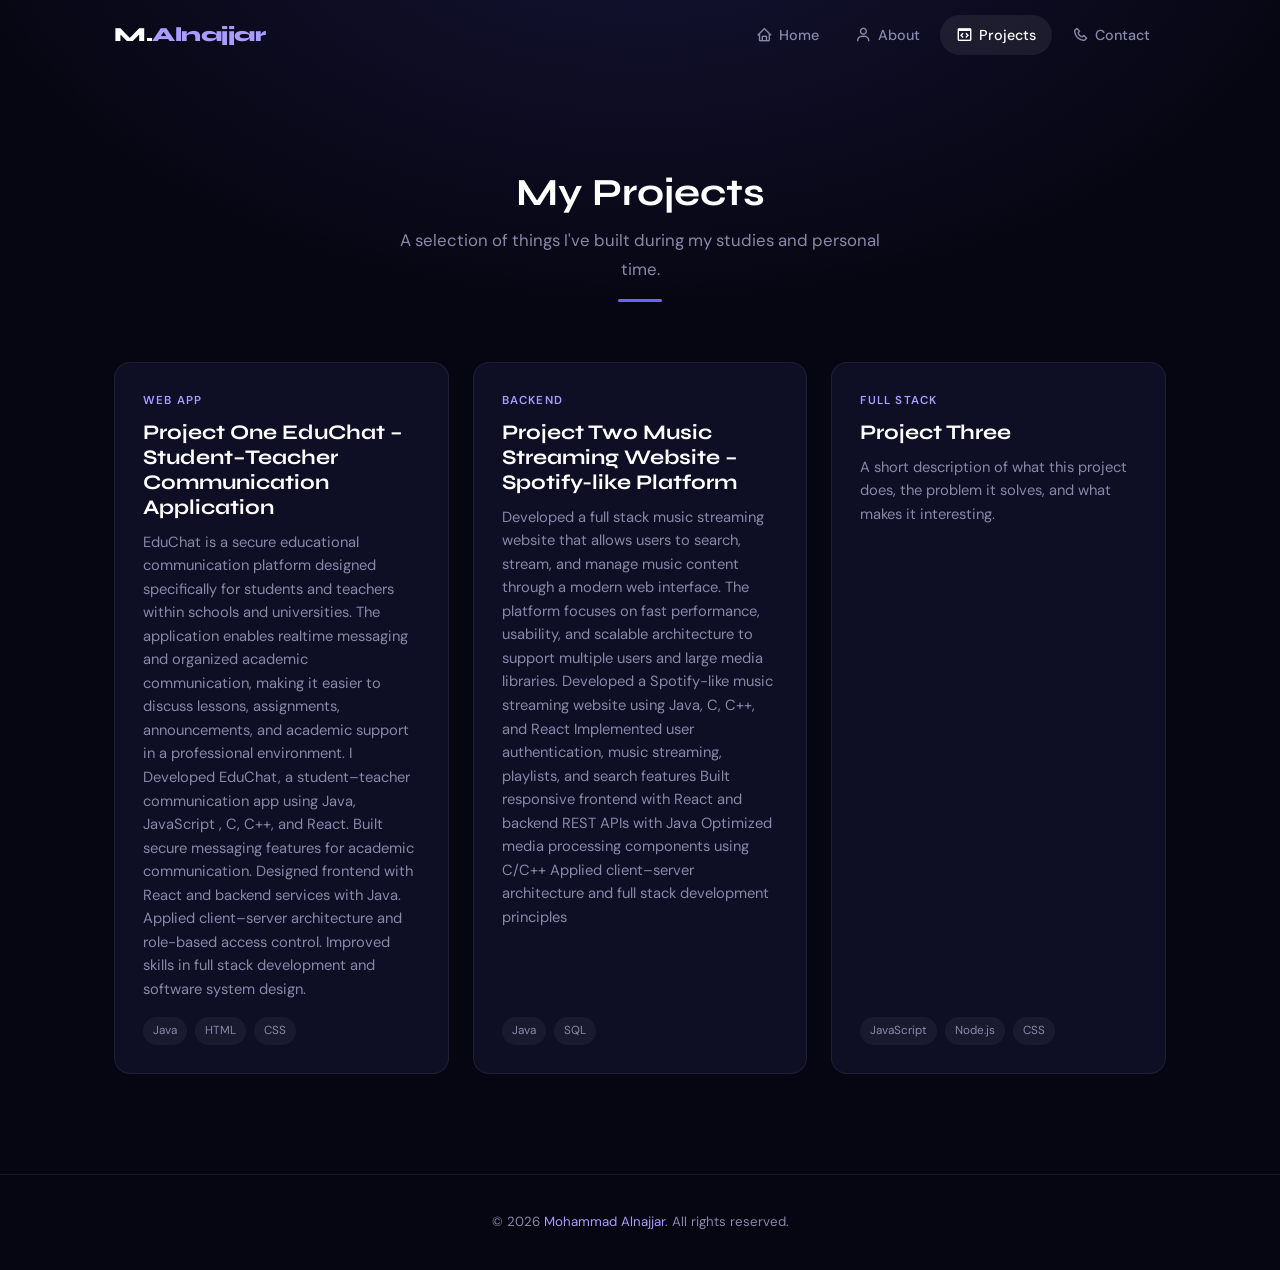
==== projects.html @ 1fbdfe09 "1st version of the code welcome" ====
<!DOCTYPE html>
<html lang="en">
<head>
  <meta charset="UTF-8">
  <meta name="viewport" content="width=device-width, initial-scale=1.0">
  <title>Projects — Mohammad Alnajjar</title>
  <link rel="stylesheet" href="style.css">
  <link href="https://unpkg.com/boxicons@2.1.4/css/boxicons.min.css" rel="stylesheet">
</head>
<body>

  <!-- ===== NAVBAR ===== -->
  <nav class="navbar">
    <div class="nav-inner">
      <a href="index.html" class="nav-logo">M.<span>Alnajjar</span></a>

      <ul class="nav-links">
        <li><a href="index.html"><i class="bx bx-home"></i> Home</a></li>
        <li><a href="about.html"><i class="bx bx-user"></i> About</a></li>
        <li><a href="projects.html"><i class="bx bx-code-block"></i> Projects</a></li>
        <li><a href="contact.html"><i class="bx bx-phone"></i> Contact</a></li>
      </ul>

      <button class="hamburger" aria-label="Open menu">
        <span></span><span></span><span></span>
      </button>
    </div>
  </nav>

  <div class="mobile-menu">
    <a href="index.html"><i class="bx bx-home"></i> Home</a>
    <a href="about.html"><i class="bx bx-user"></i> About</a>
    <a href="projects.html"><i class="bx bx-code-block"></i> Projects</a>
    <a href="contact.html"><i class="bx bx-phone"></i> Contact</a>
  </div>

  <!-- ===== PROJECTS SECTION ===== -->
  <section class="section">
    <div class="container">

      <div class="section-title reveal">
        <h2>My Projects</h2>
        <p>A selection of things I've built during my studies and personal time.</p>
      </div>

      <div class="projects-grid">

        <!--
          ============================================================
          HOW TO ADD A PROJECT:
          Copy one of the .card.project-card blocks below,
          then update proj-type, h3, p, and proj-chips to match
          your project. Add an href to the card's <a> tag if it
          has a live demo or GitHub link.
          ============================================================
        -->

        <!-- Project 1 -->
        <div class="card project-card reveal reveal-d1">
          <span class="proj-type">Web App</span>
          <h3>Project One 
            EduChat – Student–Teacher Communication Application
          </h3>
          <p>
           EduChat is a secure educational communication platform designed specifically for
            students and teachers within schools and universities. The application enables realtime messaging and organized academic communication, making it easier to discuss
            lessons, assignments, announcements, and academic support in a professional
            environment.
            I Developed EduChat, a student–teacher communication app using Java,
            JavaScript , C, C++, and React.
            Built secure messaging features for academic communication.
            Designed frontend with React and backend services with Java.
            Applied client–server architecture and role-based access control.
            Improved skills in full stack development and software system design.
          </p>
          <div class="proj-chips">
            <span class="proj-chip">Java</span>
            <span class="proj-chip">HTML</span>
            <span class="proj-chip">CSS</span>
          </div>
        </div>

        <!-- Project 2 -->
        <div class="card project-card reveal reveal-d2">
          <span class="proj-type">Backend</span>
          <h3>Project Two
            Music Streaming Website – Spotify-like Platform
          </h3>
          <p>
               Developed a full stack music streaming website that allows users to search, stream, and
          manage music content through a modern web interface. The platform focuses on fast
          performance, usability, and scalable architecture to support multiple users and large
          media libraries.
          Developed a Spotify-like music streaming website using Java, C, C++, and React
          Implemented user authentication, music streaming, playlists, and search features
          Built responsive frontend with React and backend REST APIs with Java
          Optimized media processing components using C/C++
          Applied client–server architecture and full stack development principles

          </p>
          <div class="proj-chips">
            <span class="proj-chip">Java</span>
            <span class="proj-chip">SQL</span>
          </div>
        </div>

        <!-- Project 3 -->
        <div class="card project-card reveal reveal-d3">
          <span class="proj-type">Full Stack</span>
          <h3>Project Three</h3>
          <p>
            A short description of what this project does, the problem it
            solves, and what makes it interesting.
          </p>
          <div class="proj-chips">
            <span class="proj-chip">JavaScript</span>
            <span class="proj-chip">Node.js</span>
            <span class="proj-chip">CSS</span>
          </div>
        </div>

        <!-- Add more project cards here following the same pattern -->

      </div>
    </div>
  </section>

  <!-- ===== FOOTER ===== -->
  <footer class="footer">
    <div class="container">
      <p>© 2026 <span>Mohammad Alnajjar</span>. All rights reserved.</p>
    </div>
  </footer>

  <script src="script.js"></script>
</body>
</html>
---- style.css ----
/* =============================================
   PORTFOLIO — style.css
   Global styles, components, layout
   ============================================= */

/* --- Google Fonts --- */
@import url('https://fonts.googleapis.com/css2?family=Syne:wght@400;500;600;700;800&family=DM+Sans:ital,opsz,wght@0,9..40,300;0,9..40,400;0,9..40,500;1,9..40,300&display=swap');

/* --- CSS Variables (Design Tokens) --- */
:root {
  /* Colors */
  --bg:            #060612;
  --bg-card:       #0e0e24;
  --bg-card-hover: #141430;
  --border:        rgba(255, 255, 255, 0.07);
  --accent:        #6c63ff;
  --accent-light:  #a89cff;
  --accent-glow:   rgba(108, 99, 255, 0.35);
  --text:          #e8e8f0;
  --text-muted:    #8888aa;
  --white:         #ffffff;

  /* Layout */
  --nav-h:    70px;
  --radius:   16px;
  --radius-sm: 10px;

  /* Transitions */
  --tr: 0.3s ease;
}

/* --- Reset --- */
*, *::before, *::after {
  margin: 0;
  padding: 0;
  box-sizing: border-box;
}

html { scroll-behavior: smooth; }

body {
  font-family: 'DM Sans', sans-serif;
  background-color: var(--bg);
  background-image: radial-gradient(
    ellipse 80% 50% at 50% -10%,
    rgba(108, 99, 255, 0.15) 0%,
    transparent 70%
  );
  color: var(--text);
  line-height: 1.7;
  min-height: 100vh;
  padding-top: var(--nav-h);
}

/* --- Typography --- */
h1, h2, h3, h4 {
  font-family: 'Syne', sans-serif;
  font-weight: 700;
  line-height: 1.2;
  color: var(--white);
}

h1 { font-size: clamp(2rem,   5vw, 3.6rem); }
h2 { font-size: clamp(1.5rem, 3vw, 2.4rem); }
h3 { font-size: clamp(1rem,   2vw, 1.3rem); }

p  { color: var(--text-muted); }

a  { text-decoration: none; color: inherit; }

.highlight { color: var(--accent-light); }

/* --- Container --- */
.container {
  width: 100%;
  max-width: 1100px;
  margin: 0 auto;
  padding: 0 24px;
}

/* --- Section --- */
.section { padding: 100px 0; }

/* --- Section Title --- */
.section-title {
  text-align: center;
  margin-bottom: 60px;
}

.section-title p {
  margin-top: 10px;
  font-size: 1.05rem;
  max-width: 500px;
  margin-left: auto;
  margin-right: auto;
}

.section-title::after {
  content: '';
  display: block;
  width: 44px;
  height: 3px;
  background: var(--accent);
  border-radius: 2px;
  margin: 16px auto 0;
}

/* --- Card --- */
.card {
  background: var(--bg-card);
  border: 1px solid var(--border);
  border-radius: var(--radius);
  transition: transform var(--tr), box-shadow var(--tr), background var(--tr);
}

.card:hover {
  transform: translateY(-6px);
  background: var(--bg-card-hover);
  box-shadow: 0 20px 50px rgba(0, 0, 0, 0.45),
              0 0 0 1px rgba(108, 99, 255, 0.2);
}

/* --- Buttons --- */
.btn {
  display: inline-flex;
  align-items: center;
  gap: 8px;
  padding: 14px 32px;
  border-radius: 50px;
  font-family: 'Syne', sans-serif;
  font-size: 0.95rem;
  font-weight: 600;
  letter-spacing: 0.3px;
  cursor: pointer;
  border: none;
  transition: transform var(--tr), box-shadow var(--tr);
  text-decoration: none;
}

.btn-primary {
  background: var(--accent);
  color: var(--white);
  box-shadow: 0 4px 20px var(--accent-glow);
}

.btn-primary:hover {
  transform: translateY(-3px) scale(1.02);
  box-shadow: 0 10px 30px var(--accent-glow);
}

.btn-outline {
  background: transparent;
  color: var(--accent-light);
  border: 1.5px solid rgba(108, 99, 255, 0.4);
}

.btn-outline:hover {
  background: rgba(108, 99, 255, 0.08);
  transform: translateY(-3px);
}

/* --- Tag / Chip --- */
.tag {
  display: inline-block;
  padding: 5px 14px;
  background: rgba(108, 99, 255, 0.1);
  border: 1px solid rgba(108, 99, 255, 0.25);
  border-radius: 50px;
  font-size: 0.8rem;
  font-weight: 500;
  color: var(--accent-light);
}

/* --- Reveal animation --- */
.reveal {
  opacity: 0;
  transform: translateY(36px);
  transition: opacity 0.7s ease,
              transform 0.7s cubic-bezier(0.22, 1, 0.36, 1);
}

.reveal.visible {
  opacity: 1;
  transform: translateY(0);
}

.reveal-d1 { transition-delay: 0.1s; }
.reveal-d2 { transition-delay: 0.2s; }
.reveal-d3 { transition-delay: 0.3s; }
.reveal-d4 { transition-delay: 0.4s; }

/* =============================================
   NAVBAR
   ============================================= */
.navbar {
  position: fixed;
  top: 0; left: 0; right: 0;
  height: var(--nav-h);
  z-index: 1000;
  transition: background var(--tr), box-shadow var(--tr);
}

.navbar.scrolled {
  background: rgba(6, 6, 18, 0.92);
  backdrop-filter: blur(16px);
  -webkit-backdrop-filter: blur(16px);
  box-shadow: 0 1px 0 var(--border);
}

.navbar .nav-inner {
  height: 100%;
  display: flex;
  align-items: center;
  justify-content: space-between;
  max-width: 1100px;
  margin: 0 auto;
  padding: 0 24px;
}

/* Logo */
.nav-logo {
  font-family: 'Syne', sans-serif;
  font-weight: 800;
  font-size: 1.25rem;
  color: var(--white);
  letter-spacing: -0.5px;
}

.nav-logo span { color: var(--accent-light); }

/* Desktop links */
.nav-links {
  display: flex;
  align-items: center;
  gap: 4px;
  list-style: none;
}

.nav-links a {
  display: flex;
  align-items: center;
  gap: 6px;
  padding: 8px 16px;
  border-radius: 50px;
  font-size: 0.9rem;
  font-weight: 500;
  color: var(--text-muted);
  transition: color var(--tr), background var(--tr);
}

.nav-links a i { font-size: 1.05rem; }

.nav-links a:hover,
.nav-links a.active {
  color: var(--white);
  background: rgba(255, 255, 255, 0.07);
}

/* Hamburger */
.hamburger {
  display: none;
  flex-direction: column;
  gap: 5px;
  background: none;
  border: none;
  cursor: pointer;
  padding: 4px;
}

.hamburger span {
  display: block;
  width: 24px;
  height: 2px;
  background: var(--text);
  border-radius: 2px;
  transition: transform var(--tr), opacity var(--tr);
}

.hamburger.open span:nth-child(1) { transform: translateY(7px) rotate(45deg); }
.hamburger.open span:nth-child(2) { opacity: 0; }
.hamburger.open span:nth-child(3) { transform: translateY(-7px) rotate(-45deg); }

/* Mobile drawer */
.mobile-menu {
  display: none;
  flex-direction: column;
  position: fixed;
  top: var(--nav-h);
  left: 0; right: 0;
  background: rgba(6, 6, 18, 0.97);
  backdrop-filter: blur(16px);
  border-bottom: 1px solid var(--border);
  padding: 16px 24px 28px;
  gap: 4px;
  z-index: 999;
}

.mobile-menu.open { display: flex; }

.mobile-menu a {
  display: flex;
  align-items: center;
  gap: 10px;
  padding: 13px 16px;
  border-radius: 12px;
  font-size: 0.98rem;
  color: var(--text-muted);
  transition: color var(--tr), background var(--tr);
}

.mobile-menu a i { font-size: 1.2rem; }

.mobile-menu a:hover,
.mobile-menu a.active {
  color: var(--white);
  background: rgba(255, 255, 255, 0.07);
}

/* =============================================
   HOME — HERO
   ============================================= */
.hero {
  min-height: calc(100vh - var(--nav-h));
  display: flex;
  align-items: center;
  padding: 60px 0 80px;
  position: relative;
}

.hero-inner {
  display: flex;
  flex-direction: column;
  align-items: center;
  text-align: center;
  gap: 26px;
  max-width: 760px;
  margin: 0 auto;
}

.hero-badge {
  display: inline-flex;
  align-items: center;
  gap: 7px;
  padding: 6px 16px;
  background: rgba(108, 99, 255, 0.12);
  border: 1px solid rgba(108, 99, 255, 0.3);
  border-radius: 50px;
  font-size: 0.8rem;
  font-weight: 600;
  color: var(--accent-light);
  letter-spacing: 0.8px;
  text-transform: uppercase;
}

.hero p.subtitle {
  font-size: 1.1rem;
  color: var(--text-muted);
  max-width: 480px;
}

.hero-buttons {
  display: flex;
  gap: 14px;
  flex-wrap: wrap;
  justify-content: center;
}

/* =============================================
   ABOUT
   ============================================= */
.about-grid {
  display: grid;
  grid-template-columns: 1fr 1fr;
  gap: 48px;
  align-items: start;
}

.about-text p {
  margin-bottom: 14px;
  font-size: 1.02rem;
  line-height: 1.85;
  color: var(--text-muted);
}

.about-tags {
  display: flex;
  flex-wrap: wrap;
  gap: 10px;
  margin-top: 22px;
}

.about-side { display: flex; flex-direction: column; gap: 20px; }

.about-card {
  padding: 28px;
}

.uni-link {
  display: flex;
  align-items: center;
  gap: 14px;
  padding: 15px 18px;
  background: rgba(255, 255, 255, 0.03);
  border: 1px solid var(--border);
  border-radius: var(--radius-sm);
  transition: background var(--tr), border-color var(--tr);
}

.uni-link:hover {
  background: rgba(108, 99, 255, 0.08);
  border-color: rgba(108, 99, 255, 0.3);
}

.uni-link img {
  width: 44px;
  height: 44px;
  border-radius: 8px;
  object-fit: cover;
  background: white;
  padding: 4px;
  flex-shrink: 0;
}

.uni-link .uni-info small {
  display: block;
  font-size: 0.75rem;
  color: var(--text-muted);
  margin-bottom: 3px;
}

.uni-link .uni-info strong {
  font-family: 'Syne', sans-serif;
  font-size: 0.92rem;
  color: var(--white);
}

/* Info stats row */
.about-stats {
  display: grid;
  grid-template-columns: 1fr 1fr;
  gap: 12px;
}

.stat-box {
  padding: 18px;
  background: rgba(255,255,255,0.03);
  border: 1px solid var(--border);
  border-radius: var(--radius-sm);
  text-align: center;
}

.stat-box .stat-number {
  font-family: 'Syne', sans-serif;
  font-size: 1.6rem;
  font-weight: 700;
  color: var(--accent-light);
  display: block;
}

.stat-box .stat-label {
  font-size: 0.78rem;
  color: var(--text-muted);
  margin-top: 2px;
  display: block;
}

/* =============================================
   CONTACT
   ============================================= */
.contact-intro {
  text-align: center;
  max-width: 500px;
  margin: 0 auto 48px;
}

.contact-grid {
  display: grid;
  grid-template-columns: repeat(auto-fill, minmax(160px, 1fr));
  gap: 20px;
  max-width: 860px;
  margin: 0 auto;
}

.contact-card {
  padding: 30px 20px;
  display: flex;
  flex-direction: column;
  align-items: center;
  gap: 14px;
  text-align: center;
  cursor: pointer;
}

.contact-icon-wrap {
  width: 64px;
  height: 64px;
  border-radius: 50%;
  background: white;
  display: flex;
  align-items: center;
  justify-content: center;
  padding: 10px;
  transition: transform var(--tr), box-shadow var(--tr);
}

.contact-icon-wrap img {
  width: 100%;
  height: 100%;
  object-fit: contain;
}

.contact-card:hover .contact-icon-wrap {
  transform: scale(1.12);
  box-shadow: 0 8px 28px var(--accent-glow);
}

.contact-card .contact-label {
  font-size: 0.85rem;
  font-weight: 500;
  color: var(--text-muted);
  transition: color var(--tr);
}

.contact-card:hover .contact-label { color: var(--white); }

/* =============================================
   PROJECTS
   ============================================= */
.projects-grid {
  display: grid;
  grid-template-columns: repeat(auto-fill, minmax(280px, 1fr));
  gap: 24px;
}

.project-card {
  padding: 28px;
  display: flex;
  flex-direction: column;
  gap: 10px;
}

.project-card .proj-type {
  font-size: 0.72rem;
  font-weight: 600;
  text-transform: uppercase;
  letter-spacing: 1.2px;
  color: var(--accent-light);
}

.project-card p {
  font-size: 0.92rem;
  line-height: 1.6;
  flex: 1;
}

.proj-chips {
  display: flex;
  gap: 8px;
  flex-wrap: wrap;
  margin-top: 6px;
}

.proj-chip {
  padding: 4px 10px;
  background: rgba(255, 255, 255, 0.05);
  border-radius: 50px;
  font-size: 0.73rem;
  color: var(--text-muted);
}

/* =============================================
   FOOTER
   ============================================= */
.footer {
  border-top: 1px solid var(--border);
  padding: 36px 0;
  text-align: center;
}

.footer p { font-size: 0.83rem; }
.footer span { color: var(--accent-light); }

/* =============================================
   RESPONSIVE
   ============================================= */
@media (max-width: 768px) {
  .nav-links  { display: none; }
  .hamburger  { display: flex; }

  .about-grid { grid-template-columns: 1fr; gap: 32px; }

  .section { padding: 72px 0; }

  .hero { min-height: auto; padding: 60px 0 80px; }
}

@media (max-width: 480px) {
  .hero-buttons       { flex-direction: column; align-items: stretch; }
  .btn                { justify-content: center; }
  .contact-grid       { grid-template-columns: 1fr 1fr; }
  .about-stats        { grid-template-columns: 1fr 1fr; }
}
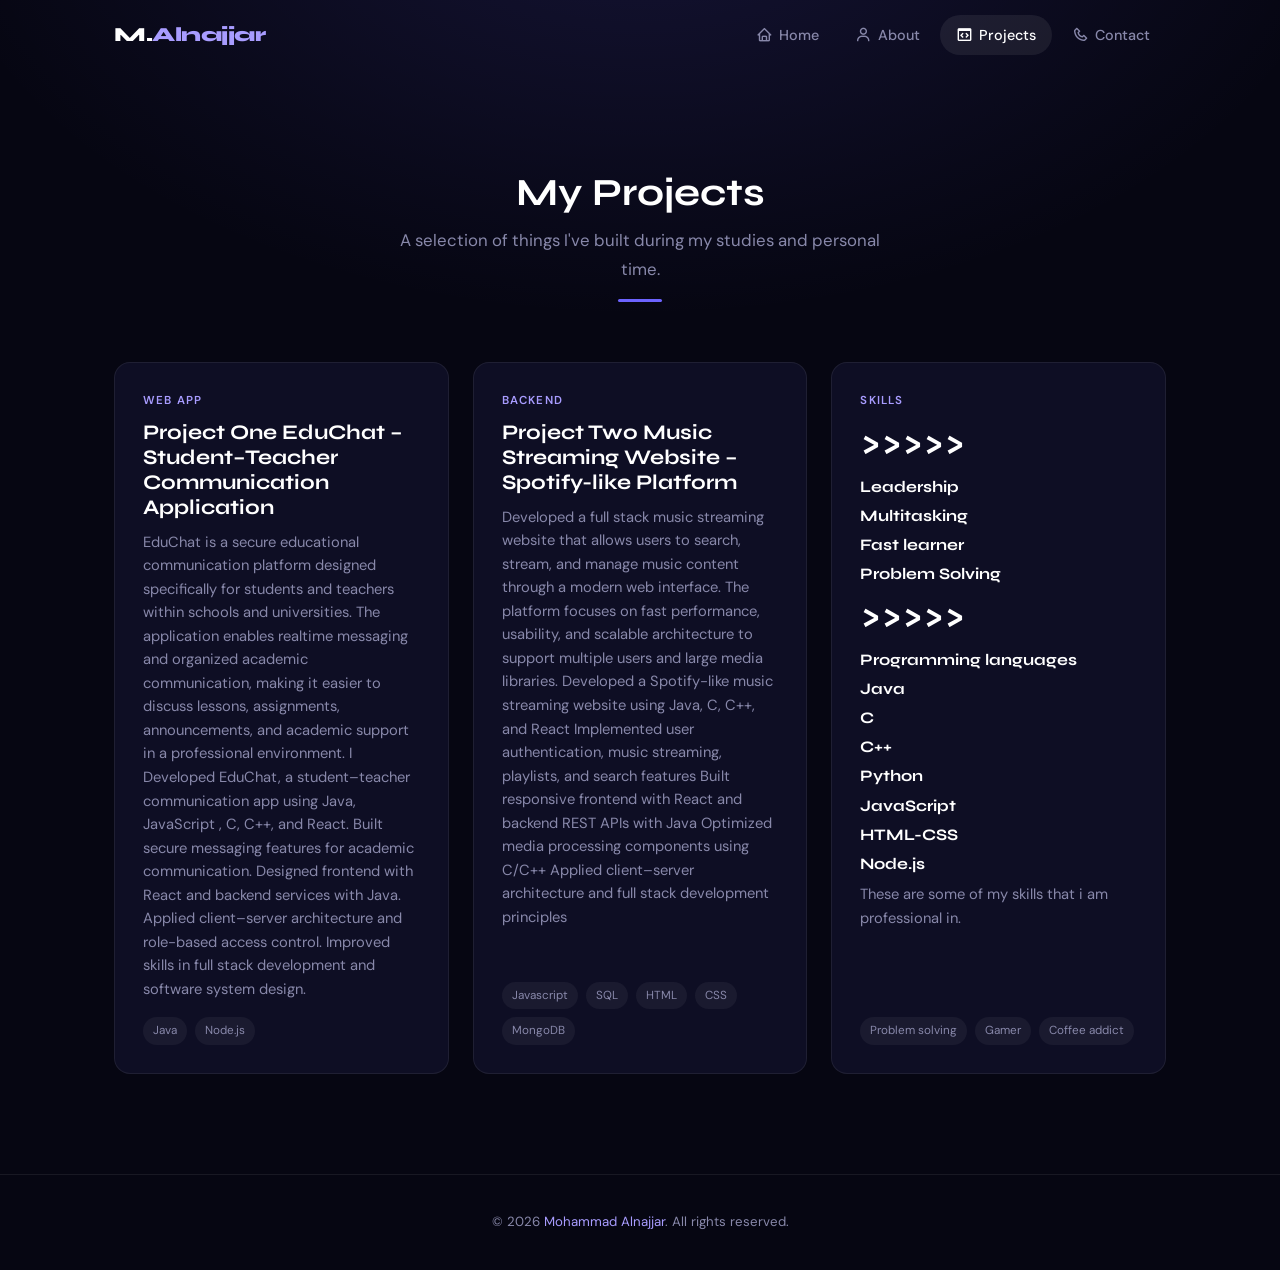
==== commit a762a192: "Updated project 3 opart" ====
--- a/projects.html
+++ b/projects.html
@@ -75,8 +75,7 @@
           </p>
           <div class="proj-chips">
             <span class="proj-chip">Java</span>
-            <span class="proj-chip">HTML</span>
-            <span class="proj-chip">CSS</span>
+            <span class="proj-chip">Node.js</span>
           </div>
         </div>
 
@@ -99,23 +98,38 @@
 
           </p>
           <div class="proj-chips">
-            <span class="proj-chip">Java</span>
+            <span class="proj-chip">Javascript</span>
             <span class="proj-chip">SQL</span>
+            <span class="proj-chip">HTML</span>
+            <span class="proj-chip">CSS</span>
+            <span class="proj-chip">MongoDB</span>
           </div>
         </div>
 
         <!-- Project 3 -->
         <div class="card project-card reveal reveal-d3">
-          <span class="proj-type">Full Stack</span>
-          <h3>Project Three</h3>
+          <span class="proj-type">Skills</span>
+          <h2>>>>>></h2>
+          <h4>Leadership</h4>
+          <h4>Multitasking</h4>
+          <h4>Fast learner</h4>
+          <h4>Problem Solving</h4>
+          <h2>>>>>></h2>
+          <h4>Programming languages</h4>
+          <h4>Java</h4>
+          <h4>C</h4>
+          <h4>C++</h4>
+          <h4>Python</h4>
+          <h4>JavaScript</h4>
+          <h4>HTML-CSS</h4>
+          <h4>Node.js</h4>
           <p>
-            A short description of what this project does, the problem it
-            solves, and what makes it interesting.
+            These are some of my skills that i am professional in.
           </p>
           <div class="proj-chips">
-            <span class="proj-chip">JavaScript</span>
-            <span class="proj-chip">Node.js</span>
-            <span class="proj-chip">CSS</span>
+            <span class="proj-chip">Problem solving</span>
+            <span class="proj-chip">Gamer</span>
+            <span class="proj-chip">Coffee addict</span>
           </div>
         </div>
 
